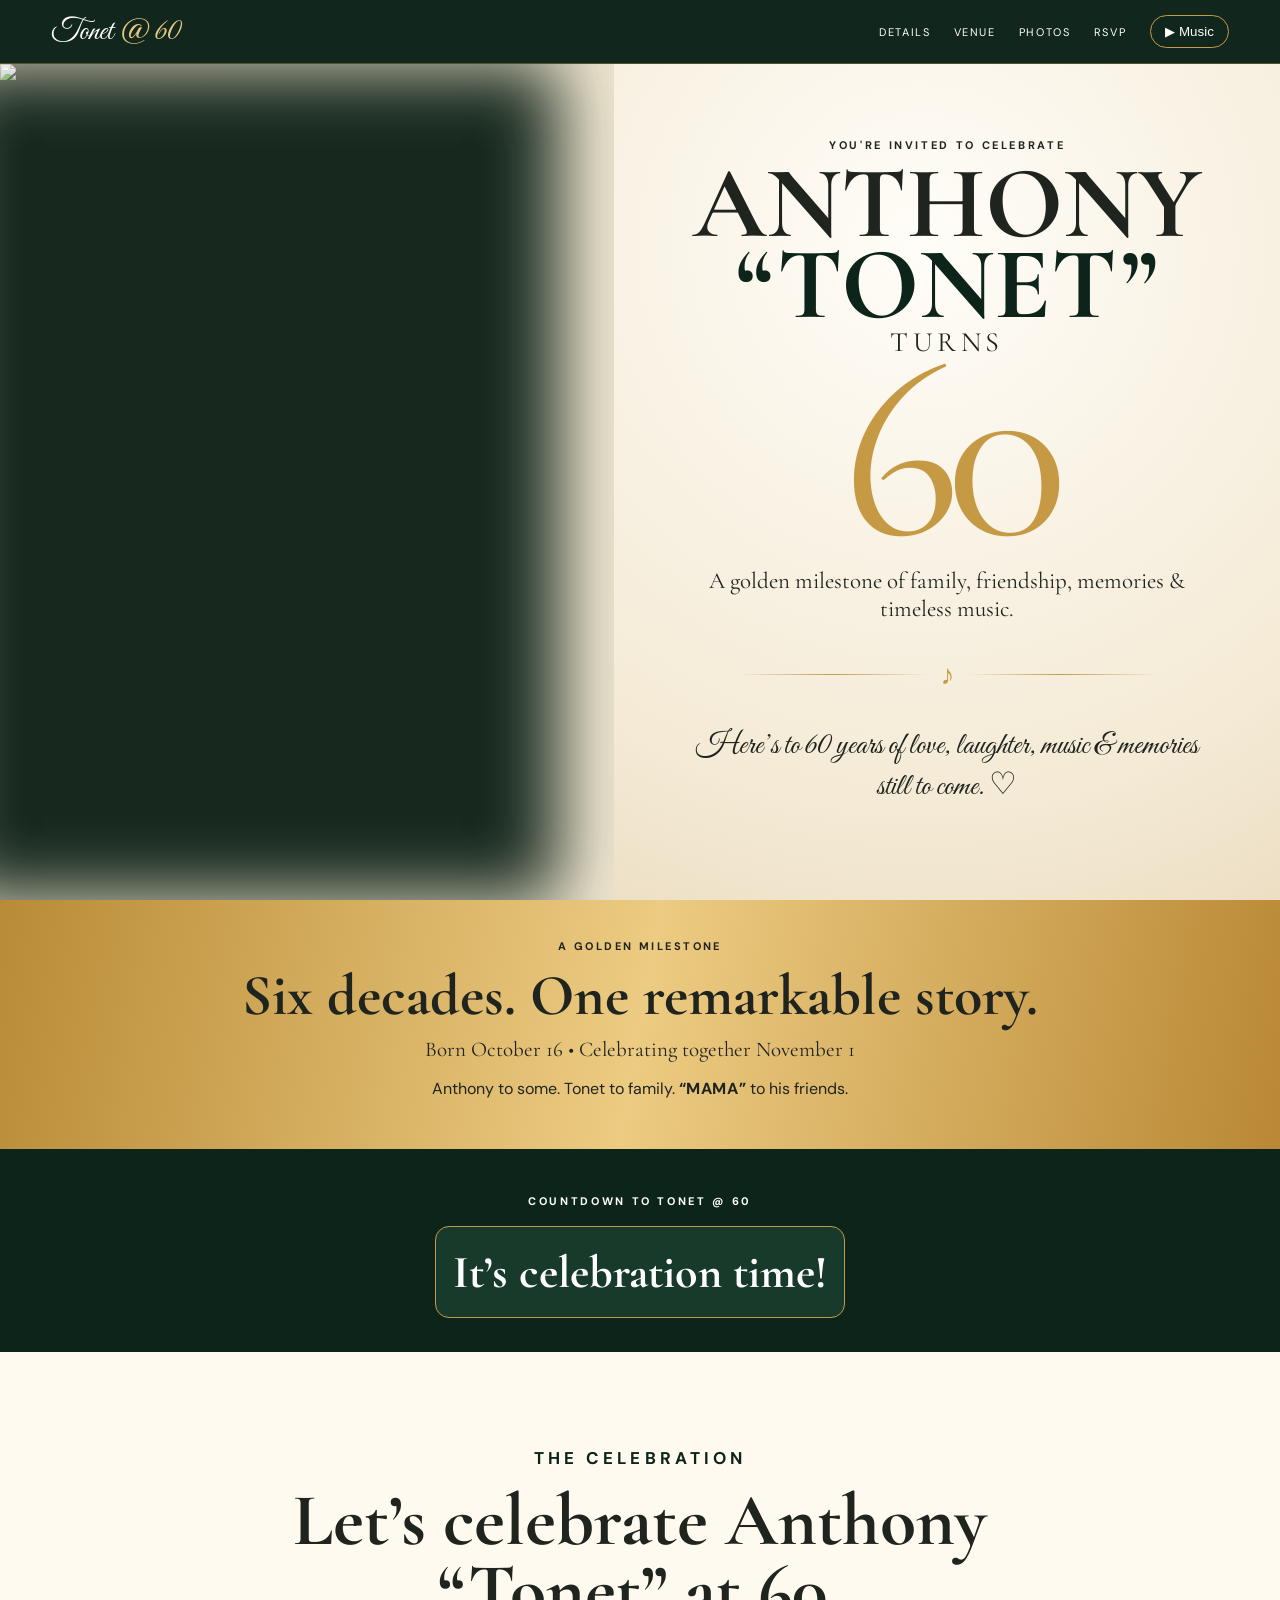
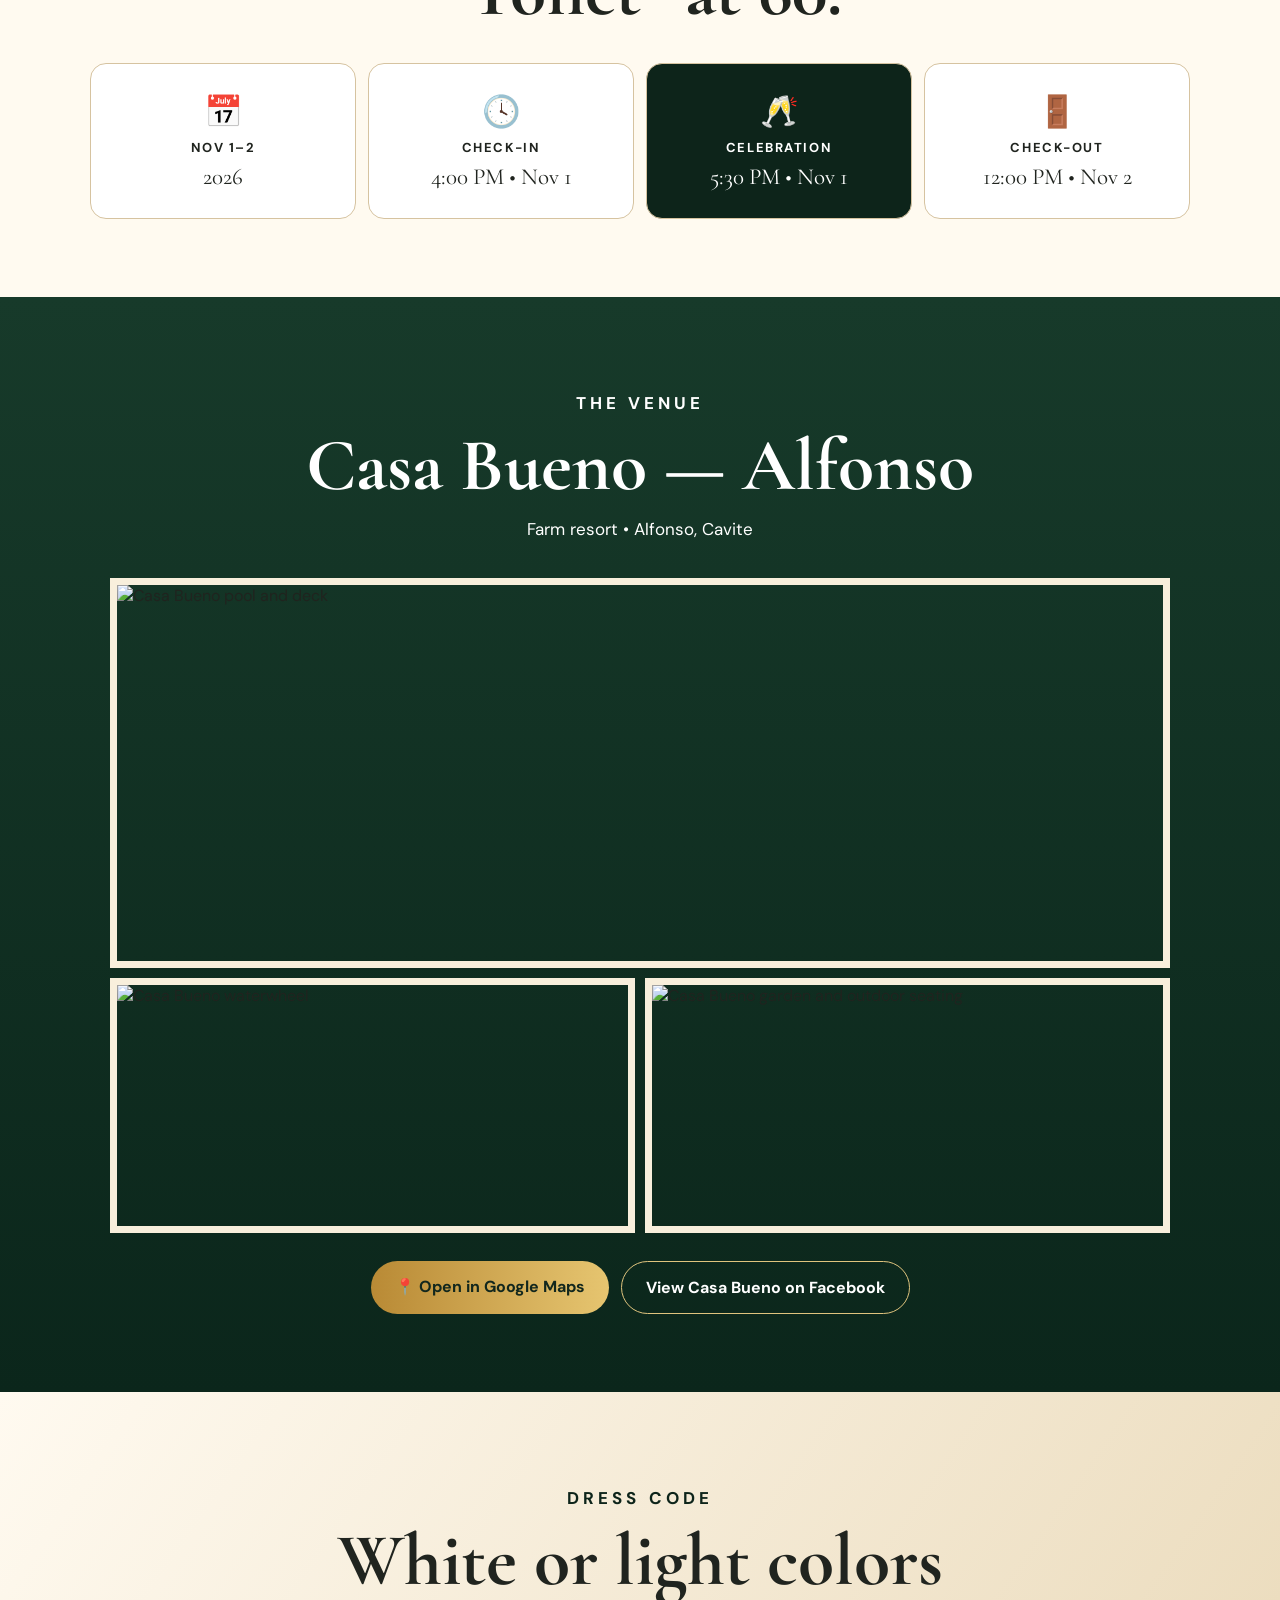
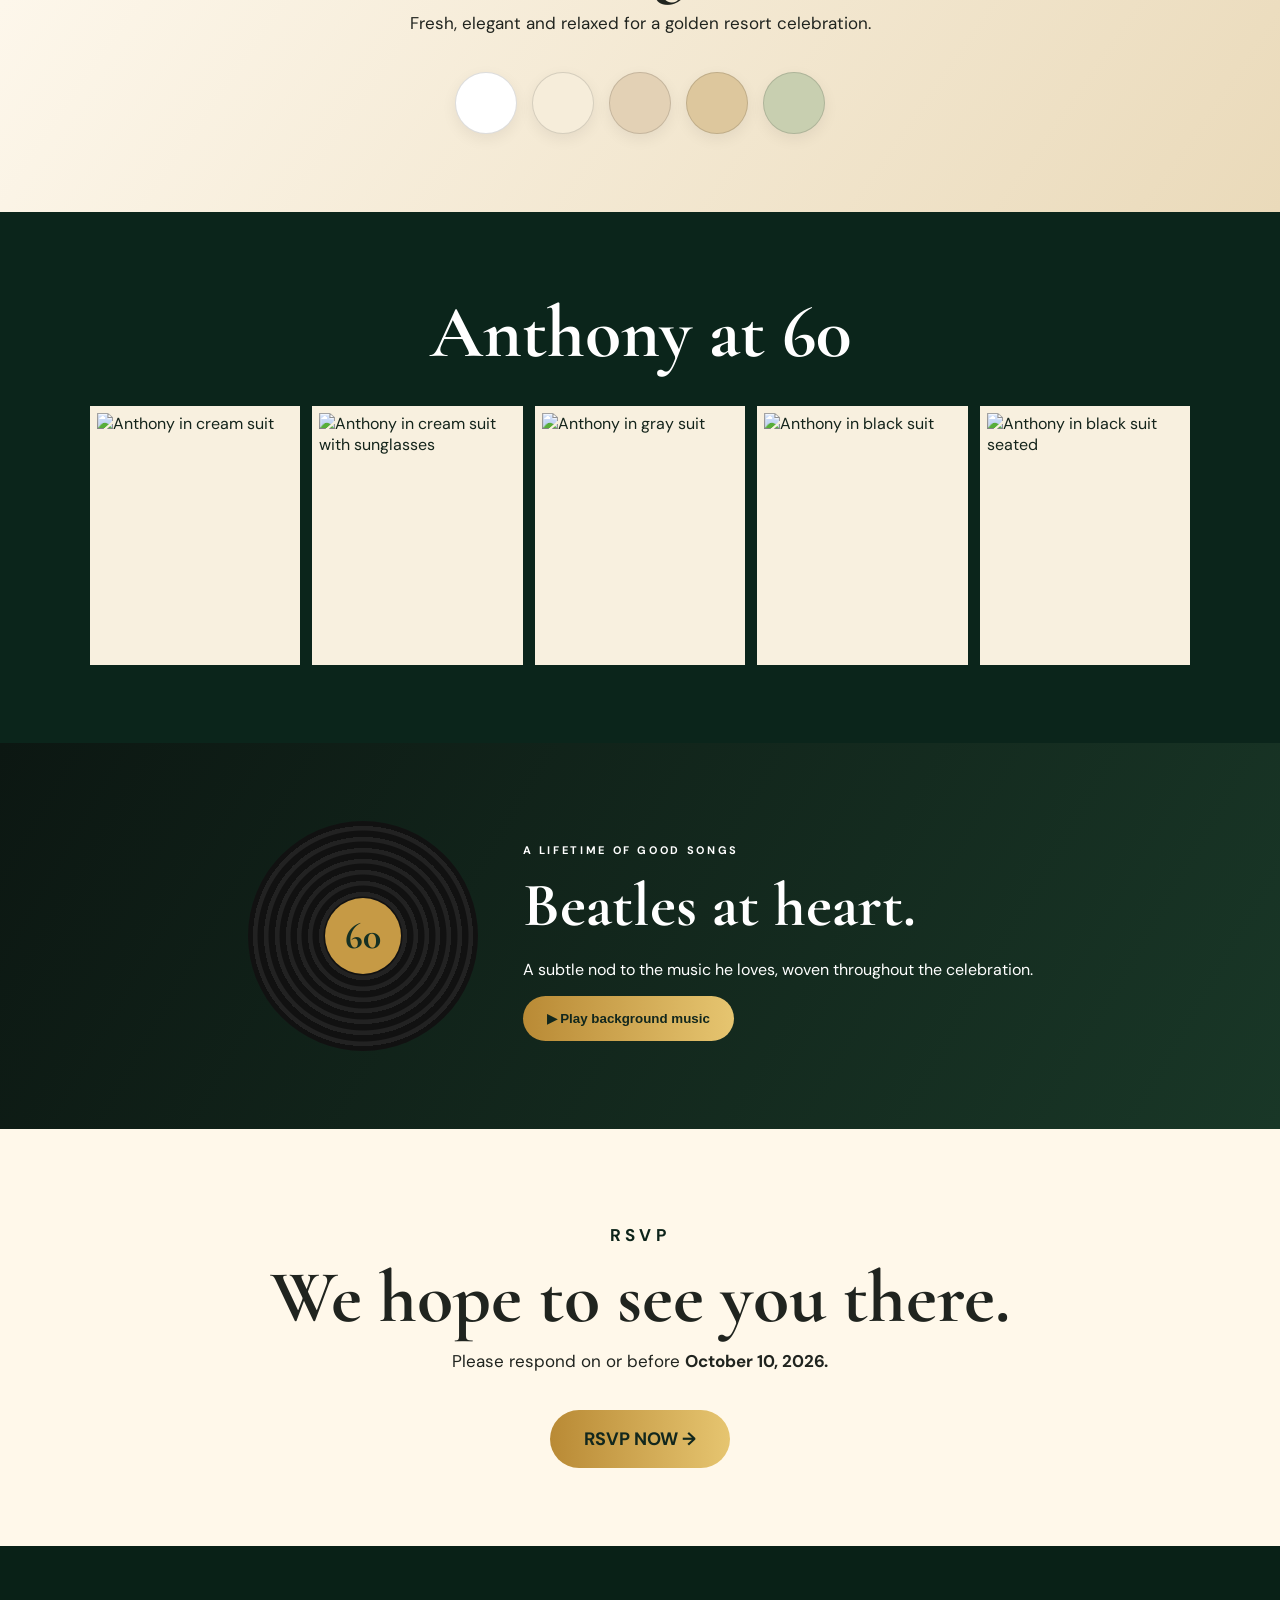
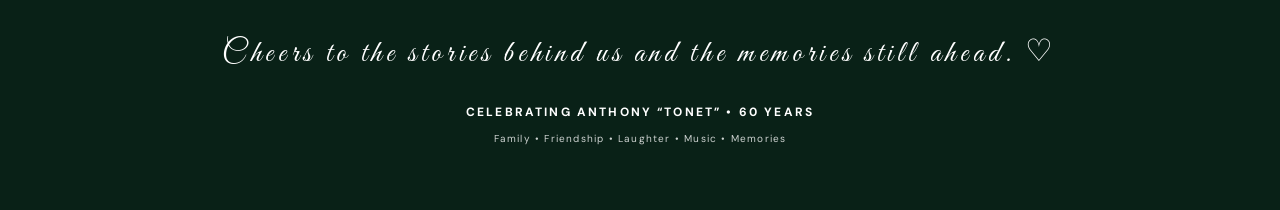
==== index.html @ 2d627fd9 "Add files via upload" ====
<!doctype html>
<html lang="en">
<head>
<meta charset="utf-8">
<meta name="viewport" content="width=device-width,initial-scale=1,viewport-fit=cover">
<meta name="theme-color" content="#0d241a">
<title>Anthony “Tonet” Turns 60</title>
<meta name="description" content="Anthony “Tonet” Turns 60 — November 1–2, 2026 at Casa Bueno - Alfonso, Cavite.">
<link rel="preconnect" href="https://fonts.googleapis.com">
<link rel="preconnect" href="https://fonts.gstatic.com" crossorigin>
<link href="https://fonts.googleapis.com/css2?family=Cormorant+Garamond:wght@500;600;700&family=DM+Sans:wght@400;500;600&family=Great+Vibes&display=swap" rel="stylesheet">
<link rel="stylesheet" href="styles.css">
</head>
<body>
<header class="topbar">
  <a class="brand" href="#home">Tonet <span>@ 60</span></a>
  <nav>
    <a href="#details">Details</a>
    <a href="#venue">Venue</a>
    <a href="#gallery">Photos</a>
    <a href="#rsvp">RSVP</a>
  </nav>
  <button id="musicBtn" class="music-btn" type="button">▶ Music</button>
</header>

<div id="ytWrap"><iframe id="ytPlayer" title="Background music" allow="autoplay"></iframe></div>

<main>
<section class="hero" id="home">
  <div class="hero-photo">
    <img src="assets/formal_cream_standing.jpg" alt="Anthony Tonet in cream suit">
  </div>
  <div class="hero-copy">
    <p class="eyebrow">YOU'RE INVITED TO CELEBRATE</p>
    <h1>Anthony<br><em>“Tonet”</em></h1>
    <div class="turns">turns <span>60</span></div>
    <p class="tag">A golden milestone of family, friendship, memories & timeless music.</p>
    <div class="music-divider"><span></span><b>♪</b><span></span></div>
    <p class="script">Here’s to 60 years of love, laughter, music & memories still to come. ♡</p>
  </div>
</section>

<section class="gold-band">
  <div class="gold-copy">
    <small>A GOLDEN MILESTONE</small>
    <h2>Six decades. One remarkable story.</h2>
    <p class="birthday-note">Born October 16 • Celebrating together November 1</p>
    <p>Anthony to some. Tonet to family. <span class="mama">“MAMA”</span> to his friends.</p>
  </div>
</section>

<section class="countdown-section">
  <p class="eyebrow">COUNTDOWN TO TONET @ 60</p>
  <div class="countdown">
    <div><b id="d">--</b><span>Days</span></div>
    <div><b id="h">--</b><span>Hours</span></div>
    <div><b id="m">--</b><span>Minutes</span></div>
    <div><b id="s">--</b><span>Seconds</span></div>
  </div>
</section>

<section class="section details" id="details">
  <div class="heading">
    <p class="eyebrow dark">THE CELEBRATION</p>
    <h2>Let’s celebrate Anthony “Tonet” at 60.</h2>
  </div>
  <div class="detail-grid">
    <article><div class="icon">📅</div><b>NOV 1–2</b><span>2026</span></article>
    <article><div class="icon">🕓</div><b>CHECK-IN</b><span>4:00 PM • Nov 1</span></article>
    <article class="featured"><div class="icon">🥂</div><b>CELEBRATION</b><span>5:30 PM • Nov 1</span></article>
    <article><div class="icon">🚪</div><b>CHECK-OUT</b><span>12:00 PM • Nov 2</span></article>
  </div>
</section>

<section class="section venue" id="venue">
  <div class="heading light">
    <p class="eyebrow">THE VENUE</p>
    <h2>Casa Bueno — Alfonso</h2>
    <p>Farm resort • Alfonso, Cavite</p>
  </div>
  <div class="venue-grid">
    <img class="big" src="assets/casa_pool.jpeg" alt="Casa Bueno pool and deck">
    <img src="assets/casa_waterwheel.jpeg" alt="Casa Bueno waterwheel">
    <img src="assets/casa_garden.jpeg" alt="Casa Bueno garden and outdoor seating">
  </div>
  <div class="buttons">
    <a class="btn gold" href="https://share.google/gxszEkze3ePYU83uL" target="_blank" rel="noopener">📍 Open in Google Maps</a>
    <a class="btn outline" href="https://www.facebook.com/share/1FubRzqg7F/?mibextid=wwXIfr" target="_blank" rel="noopener">View Casa Bueno on Facebook</a>
  </div>
</section>

<section class="section dress">
  <div class="heading">
    <p class="eyebrow dark">DRESS CODE</p>
    <h2>White or light colors</h2>
    <p>Fresh, elegant and relaxed for a golden resort celebration.</p>
  </div>
  <div class="swatches"><i></i><i></i><i></i><i></i><i></i></div>
</section>

<section class="section gallery" id="gallery">
  <div class="heading light">
    <h2>Anthony at 60</h2>
  </div>
  <div class="photo-grid">
    <figure><img src="assets/formal_cream_standing.jpg" alt="Anthony in cream suit"></figure>
    <figure><img src="assets/formal_cream_shades.jpg" alt="Anthony in cream suit with sunglasses"></figure>
    <figure><img src="assets/formal_gray.jpg" alt="Anthony in gray suit"></figure>
    <figure><img src="assets/formal_black_close.jpg" alt="Anthony in black suit"></figure>
    <figure><img src="assets/formal_black_chin.jpg" alt="Anthony in black suit seated"></figure>
  </div>
</section>

<section class="section music-section">
  <div class="vinyl"><span>60</span></div>
  <div class="music-copy">
    <p class="eyebrow">A LIFETIME OF GOOD SONGS</p>
    <h2>Beatles at heart.</h2>
    <p>A subtle nod to the music he loves, woven throughout the celebration.</p>
    <button id="musicBtn2" class="btn gold" type="button">▶ Play background music</button>
  </div>
</section>

<section class="section rsvp" id="rsvp">
  <div class="heading">
    <p class="eyebrow dark">RSVP</p>
    <h2>We hope to see you there.</h2>
    <p>Please respond on or before <b>October 10, 2026.</b></p>
  </div>
  <a class="btn gold rsvp-link" href="rsvp.html">RSVP NOW →</a>
</section>

<footer>
  <p class="script">Cheers to the stories behind us and the memories still ahead. ♡</p>
  <p class="footer-line">CELEBRATING ANTHONY “TONET” • 60 YEARS</p>
  <p class="footer-small">Family • Friendship • Laughter • Music • Memories</p>
</footer>
</main>
<script src="script.js"></script>
</body>
</html>
---- styles.css ----
:root{--green:#0d241a;--green2:#183c2b;--gold:#c69a45;--gold2:#e6c97e;--cream:#f8f0df;--paper:#fffaf0;--ink:#20241f}
*{box-sizing:border-box}html{scroll-behavior:smooth}body{margin:0;background:var(--cream);color:var(--ink);font-family:"DM Sans",sans-serif}
.topbar{position:sticky;top:0;z-index:50;height:64px;background:rgba(10,31,22,.97);display:flex;align-items:center;padding:0 4vw;gap:24px;border-bottom:1px solid #c69a4566;backdrop-filter:blur(10px)}
.brand{font-family:"Great Vibes",cursive;font-size:31px;color:#fff;text-decoration:none}.brand span{color:var(--gold2)}
.topbar nav{display:flex;gap:23px;margin-left:auto}.topbar nav a{color:#fff;text-decoration:none;text-transform:uppercase;font-size:11px;letter-spacing:.15em}
.music-btn{border:1px solid var(--gold);background:transparent;color:#fff;border-radius:999px;padding:8px 14px;cursor:pointer}
#ytWrap{position:fixed;left:-9999px;top:-9999px;width:1px;height:1px;overflow:hidden}
.hero{min-height:calc(100svh - 64px);display:grid;grid-template-columns:48% 52%;background:radial-gradient(circle at 72% 22%,#fffdf8 0,#f4ead5 50%,#dbc69f 100%);overflow:hidden}
.hero-photo{min-height:calc(100svh - 64px);position:relative;background:#17291f}.hero-photo img{width:100%;height:100%;object-fit:cover;object-position:center 18%;display:block}.hero-photo:after{content:"";position:absolute;inset:0;box-shadow:inset -55px 0 70px #f4ead4}
.hero-copy{display:flex;flex-direction:column;justify-content:center;align-items:center;text-align:center;padding:55px 5vw}.eyebrow{font-size:11px;letter-spacing:.24em;font-weight:700}.eyebrow.dark{color:var(--green)}
h1,h2{font-family:"Cormorant Garamond",serif;margin:0}.hero-copy h1{font-size:clamp(62px,8vw,112px);line-height:.79;text-transform:uppercase}.hero-copy h1 em{font-style:normal;color:var(--green)}
.turns{font-family:"Cormorant Garamond";font-size:28px;letter-spacing:.16em;text-transform:uppercase}.turns span{display:block;font-size:clamp(145px,20vw,260px);line-height:.72;color:var(--gold);letter-spacing:-.06em}
.tag{max-width:560px;font-family:"Cormorant Garamond";font-size:23px}.script{font-family:"Great Vibes",cursive;font-size:31px}
.gold-band{display:flex;align-items:center;justify-content:center;gap:28px;background:linear-gradient(100deg,#b98b36,#eccb82,#b98834);padding:34px 7vw}.gold60{font-family:"Cormorant Garamond";font-size:96px}.gold-band h2{font-size:40px}
.countdown-section{text-align:center;background:var(--green);color:#fff;padding:34px 20px}.countdown{display:flex;gap:12px;justify-content:center;flex-wrap:wrap;margin-top:18px}.countdown div{width:118px;padding:17px;border:1px solid var(--gold);border-radius:14px;background:#173a2a}.countdown b{display:block;font-family:"Cormorant Garamond";font-size:46px}.countdown span{font-size:11px;text-transform:uppercase;letter-spacing:.12em}
.section{padding:78px 7vw}.details{background:var(--paper)}.heading{text-align:center;max-width:780px;margin:0 auto 38px}.heading h2{font-size:clamp(43px,6vw,74px);line-height:.94;margin-top:8px}.heading p{font-size:17px}.light{color:#fff}
.detail-grid{display:grid;grid-template-columns:repeat(4,1fr);gap:12px;max-width:1100px;margin:auto}.detail-grid article{background:#fff;border:1px solid #d6c3a0;border-radius:16px;padding:27px 16px;text-align:center;display:flex;flex-direction:column;gap:7px}.detail-grid .featured{background:var(--green);color:#fff}.icon{font-size:31px}.detail-grid b{font-size:13px;letter-spacing:.12em}.detail-grid span{font-family:"Cormorant Garamond";font-size:23px}.detail-grid small{font-size:11px}
.venue{background:linear-gradient(180deg,#173a2a,#0b261b)}.venue-grid{max-width:1060px;margin:auto;display:grid;grid-template-columns:1fr 1fr;gap:10px}.venue-grid img{width:100%;height:255px;object-fit:cover;border:7px solid #f8efdc}.venue-grid .big{grid-column:1/-1;height:390px}.buttons{display:flex;justify-content:center;gap:12px;flex-wrap:wrap;margin-top:28px}.btn{display:inline-block;text-decoration:none;border:none;border-radius:999px;padding:15px 24px;font-weight:700;cursor:pointer}.gold{background:linear-gradient(90deg,#b98a35,#e6c570);color:#12271d}.outline{border:1px solid #e0c47e;color:#fff;background:transparent}
.dress{background:linear-gradient(125deg,#fffaf0,#eadaba)}.swatches{display:flex;justify-content:center;gap:15px}.swatches i{width:62px;height:62px;border-radius:50%;border:1px solid #0002;box-shadow:0 5px 15px #0001}.swatches i:nth-child(1){background:#fff}.swatches i:nth-child(2){background:#f6edda}.swatches i:nth-child(3){background:#e3d1b5}.swatches i:nth-child(4){background:#ddc79d}.swatches i:nth-child(5){background:#c8cfb0}
.gallery{background:#0b251b;color:#fff}.photo-grid{max-width:1150px;margin:auto;display:grid;grid-template-columns:repeat(5,1fr);gap:12px}.photo-grid figure{margin:0;background:#f8f0df;padding:7px;color:#14241b}.photo-grid img{width:100%;aspect-ratio:4/5;object-fit:cover;object-position:center top;display:block}
.music-section{display:flex;justify-content:center;align-items:center;gap:45px;background:linear-gradient(120deg,#0c1712,#193727);color:#fff}.vinyl{width:230px;aspect-ratio:1;border-radius:50%;background:repeating-radial-gradient(circle,#111 0 6px,#222 7px 11px);display:grid;place-items:center}.vinyl span{width:76px;height:76px;border-radius:50%;background:var(--gold);display:grid;place-items:center;color:#153023;font:700 38px "Cormorant Garamond"}.music-copy{max-width:520px}.music-copy h2{font-size:62px}
.rsvp{text-align:center;background:#fff8ea}.rsvp-link{font-size:18px;padding:17px 34px}
.rsvp-page{min-height:100vh;background:radial-gradient(circle at top,#f8efd9,#e4cfaa);display:grid;place-items:center;padding:30px}.rsvp-card{width:min(100%,650px);background:#fffaf0;border:1px solid #caa35e;border-radius:24px;padding:34px;box-shadow:0 20px 60px #2b241433}.rsvp-card .back{color:var(--green);text-decoration:none}.rsvp-title{font-size:78px;color:var(--green);margin:10px 0}.rsvp-card form{display:grid;gap:15px;margin-top:24px}.rsvp-card label{display:grid;text-align:left;gap:7px;font-size:13px;font-weight:600}.rsvp-card input,.rsvp-card select,.rsvp-card textarea{padding:13px;border:1px solid #cfc1a7;border-radius:10px;background:#fff;font:inherit}.full{width:100%}
footer{text-align:center;background:#092117;color:#fff;padding:55px 20px}.footer60{font:700 100px "Cormorant Garamond";color:var(--gold);line-height:1}footer p{font-size:11px;letter-spacing:.15em}.thanks{min-height:100vh;display:grid;place-items:center;background:#10271d;color:#fff;text-align:center;padding:25px}
@media(max-width:900px){.photo-grid{grid-template-columns:repeat(2,1fr)}}
@media(max-width:760px){.topbar nav{display:none}.music-btn{margin-left:auto}.hero{grid-template-columns:1fr;min-height:auto}.hero-photo{height:58svh;min-height:470px}.hero-photo img{object-position:center 14%}.hero-photo:after{box-shadow:inset 0 -55px 65px #f4ead4}.hero-copy{padding:42px 22px 55px}.detail-grid{grid-template-columns:1fr 1fr}.venue-grid .big{height:270px}.venue-grid img{height:180px}.music-section{flex-direction:column;text-align:center}.gold-band{padding:25px}.gold60{font-size:74px}.gold-band h2{font-size:30px}}
@media(max-width:430px){.detail-grid{grid-template-columns:1fr}.venue-grid{grid-template-columns:1fr}.venue-grid .big{grid-column:auto}.photo-grid{grid-template-columns:1fr}.countdown div{width:78px}.countdown b{font-size:34px}.swatches i{width:47px;height:47px}}

.hidden-field{position:absolute!important;overflow:hidden!important;clip:rect(0 0 0 0)!important;height:1px!important;width:1px!important;margin:-1px!important;padding:0!important;border:0!important}

.music-divider{display:flex;align-items:center;justify-content:center;gap:12px;width:min(86%,420px);margin:12px 0 4px}
.music-divider span{height:1px;flex:1;background:linear-gradient(90deg,transparent,var(--gold),transparent)}
.music-divider b{font-family:"Cormorant Garamond",serif;font-size:28px;color:var(--gold);font-weight:600}
.gold-copy{text-align:center;max-width:820px;margin:auto}
.gold-copy h2{font-size:clamp(36px,5vw,58px);margin:5px 0 6px}
.gold-copy small{font-size:11px;letter-spacing:.22em;font-weight:700}
.birthday-note{font-family:"Cormorant Garamond",serif;font-size:21px;margin:6px 0 10px}
.mama{color:inherit;font-weight:700;letter-spacing:.04em}
.footer-line{font-size:12px!important;letter-spacing:.18em!important;font-weight:700;margin-top:18px}
.footer-small{font-size:10px!important;letter-spacing:.12em!important;opacity:.8}
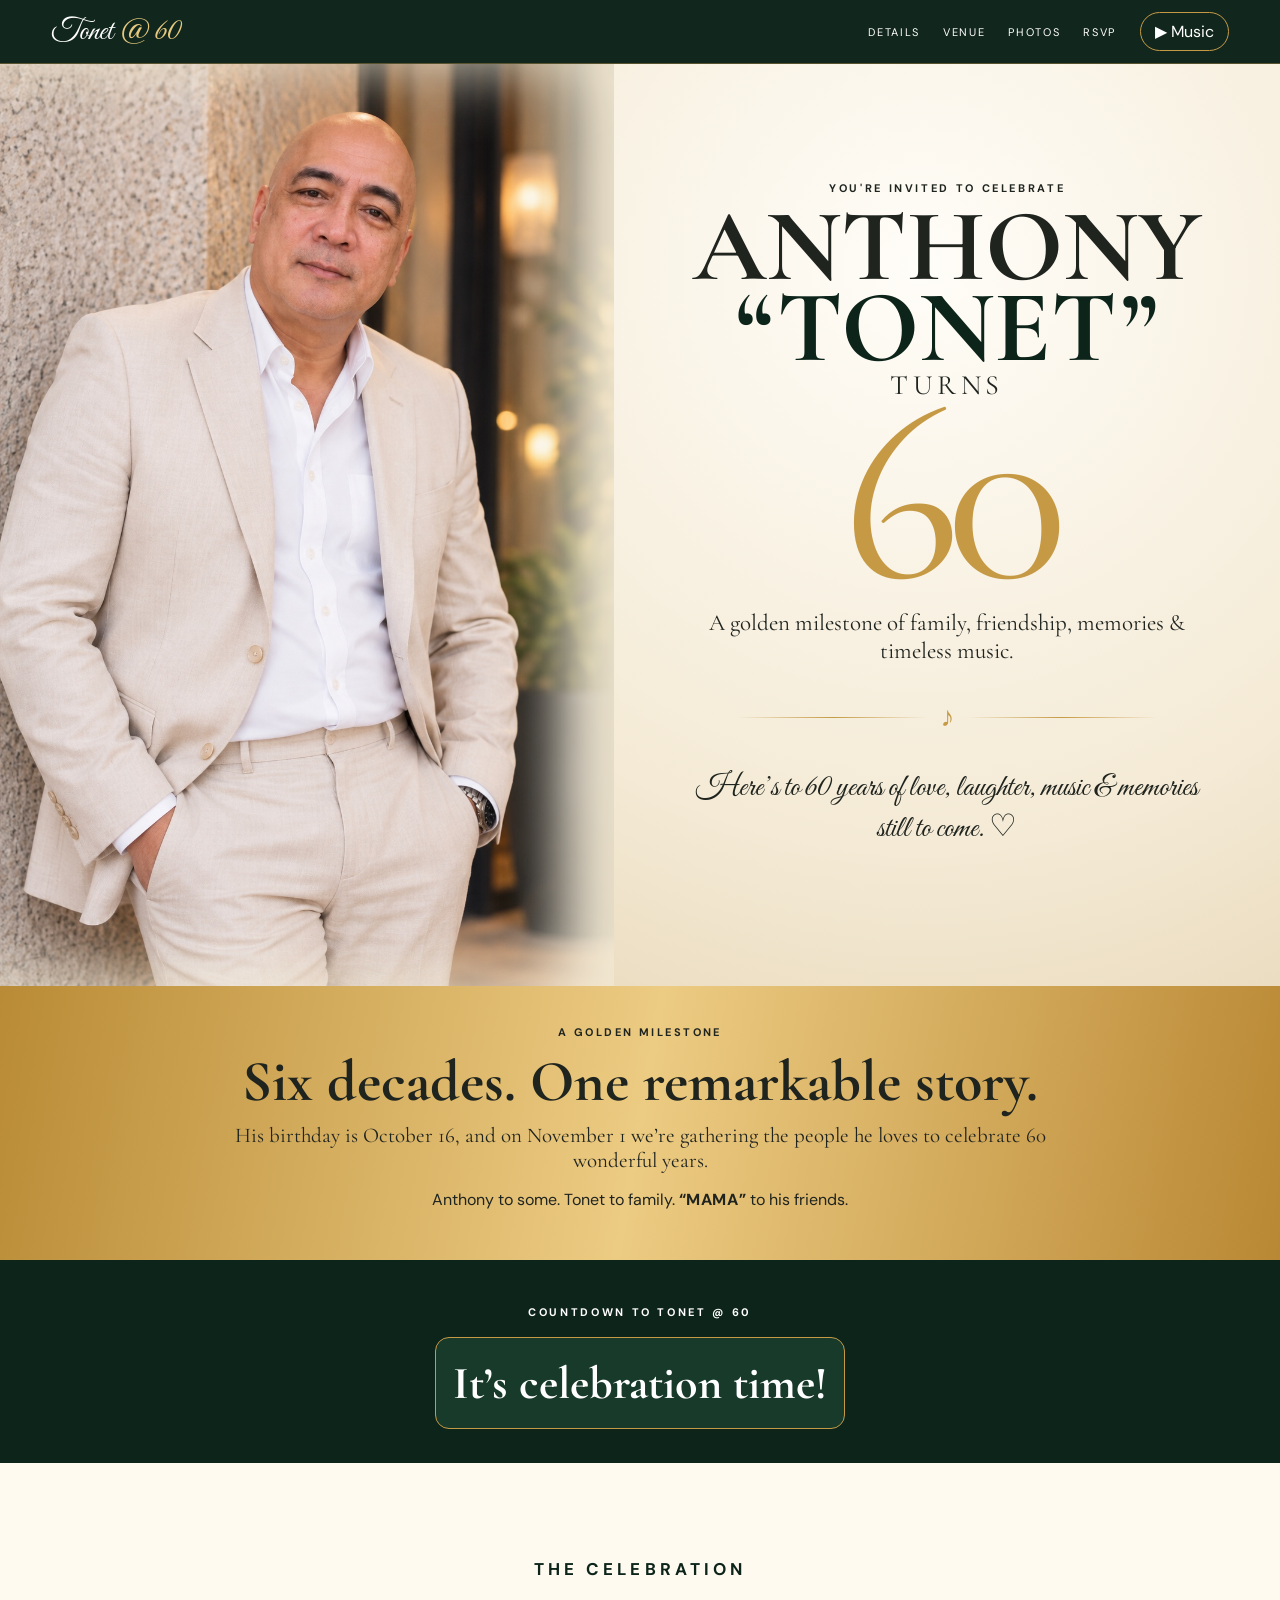
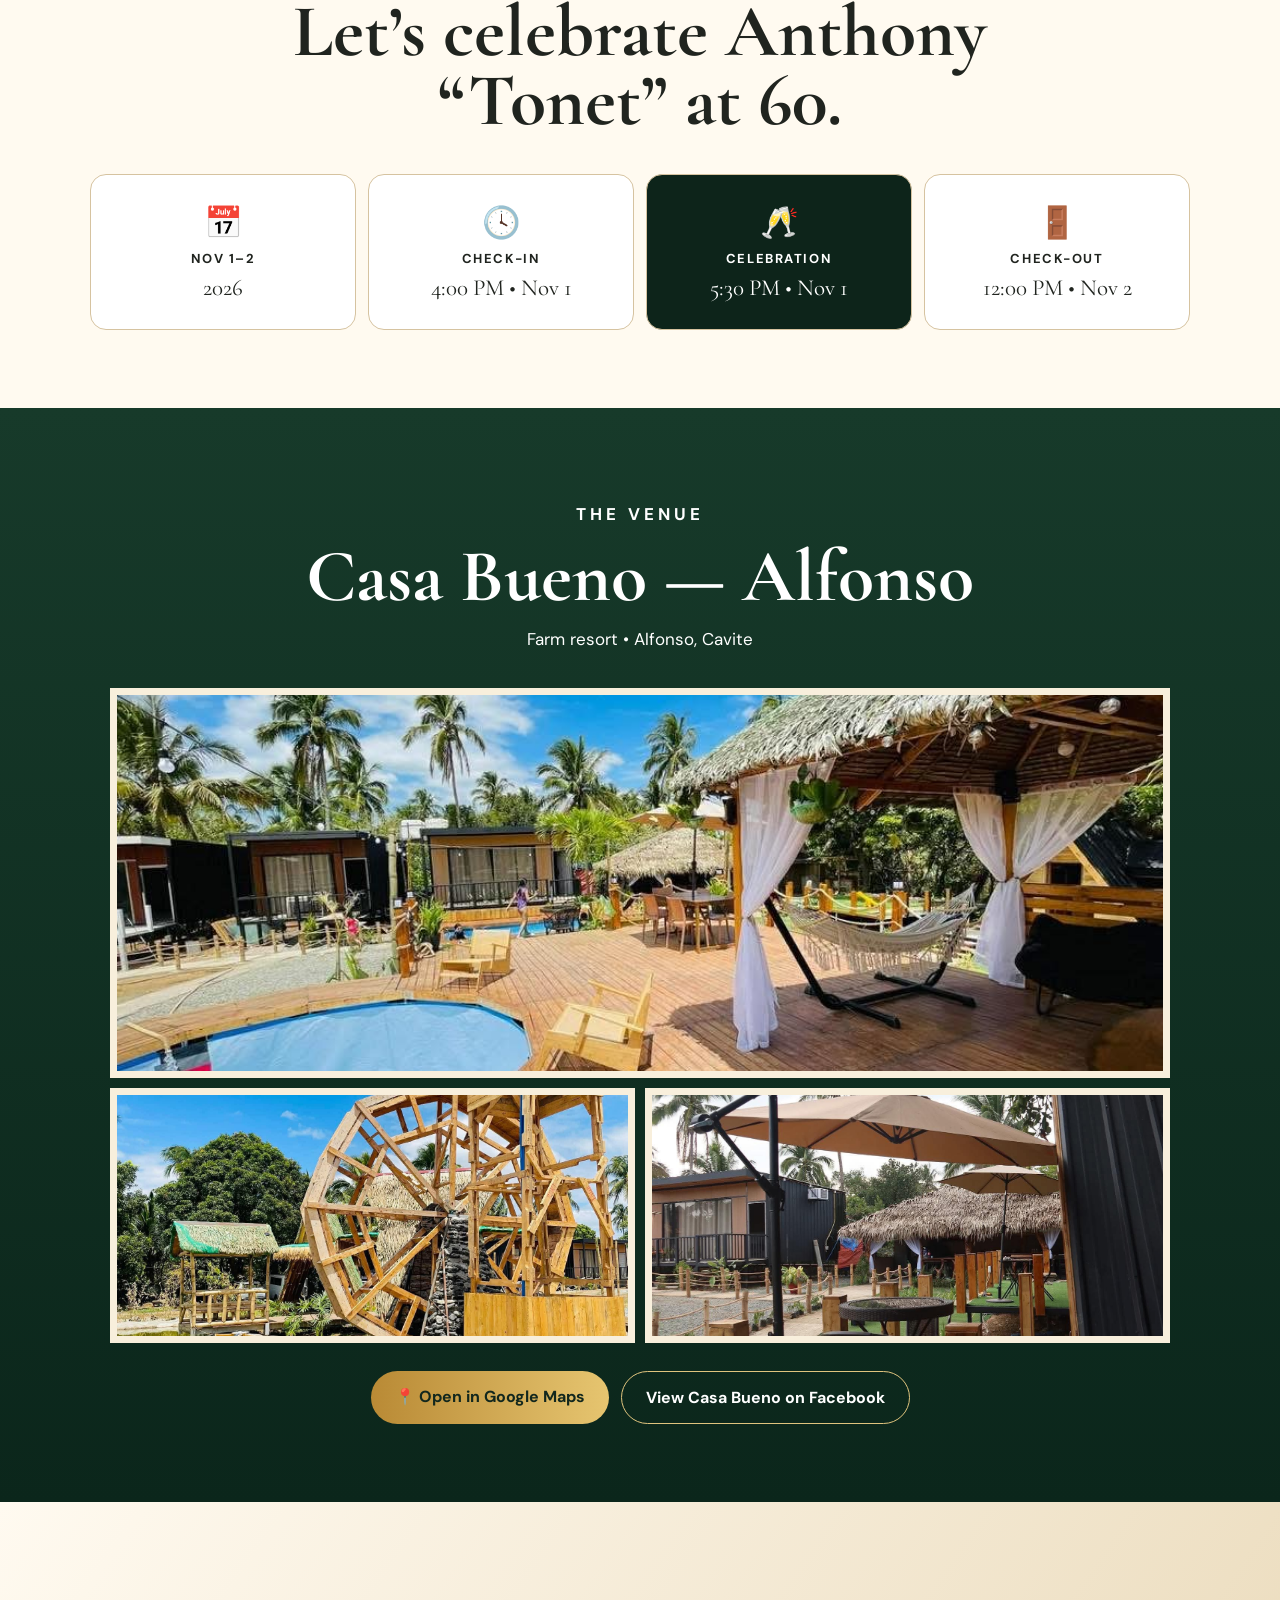
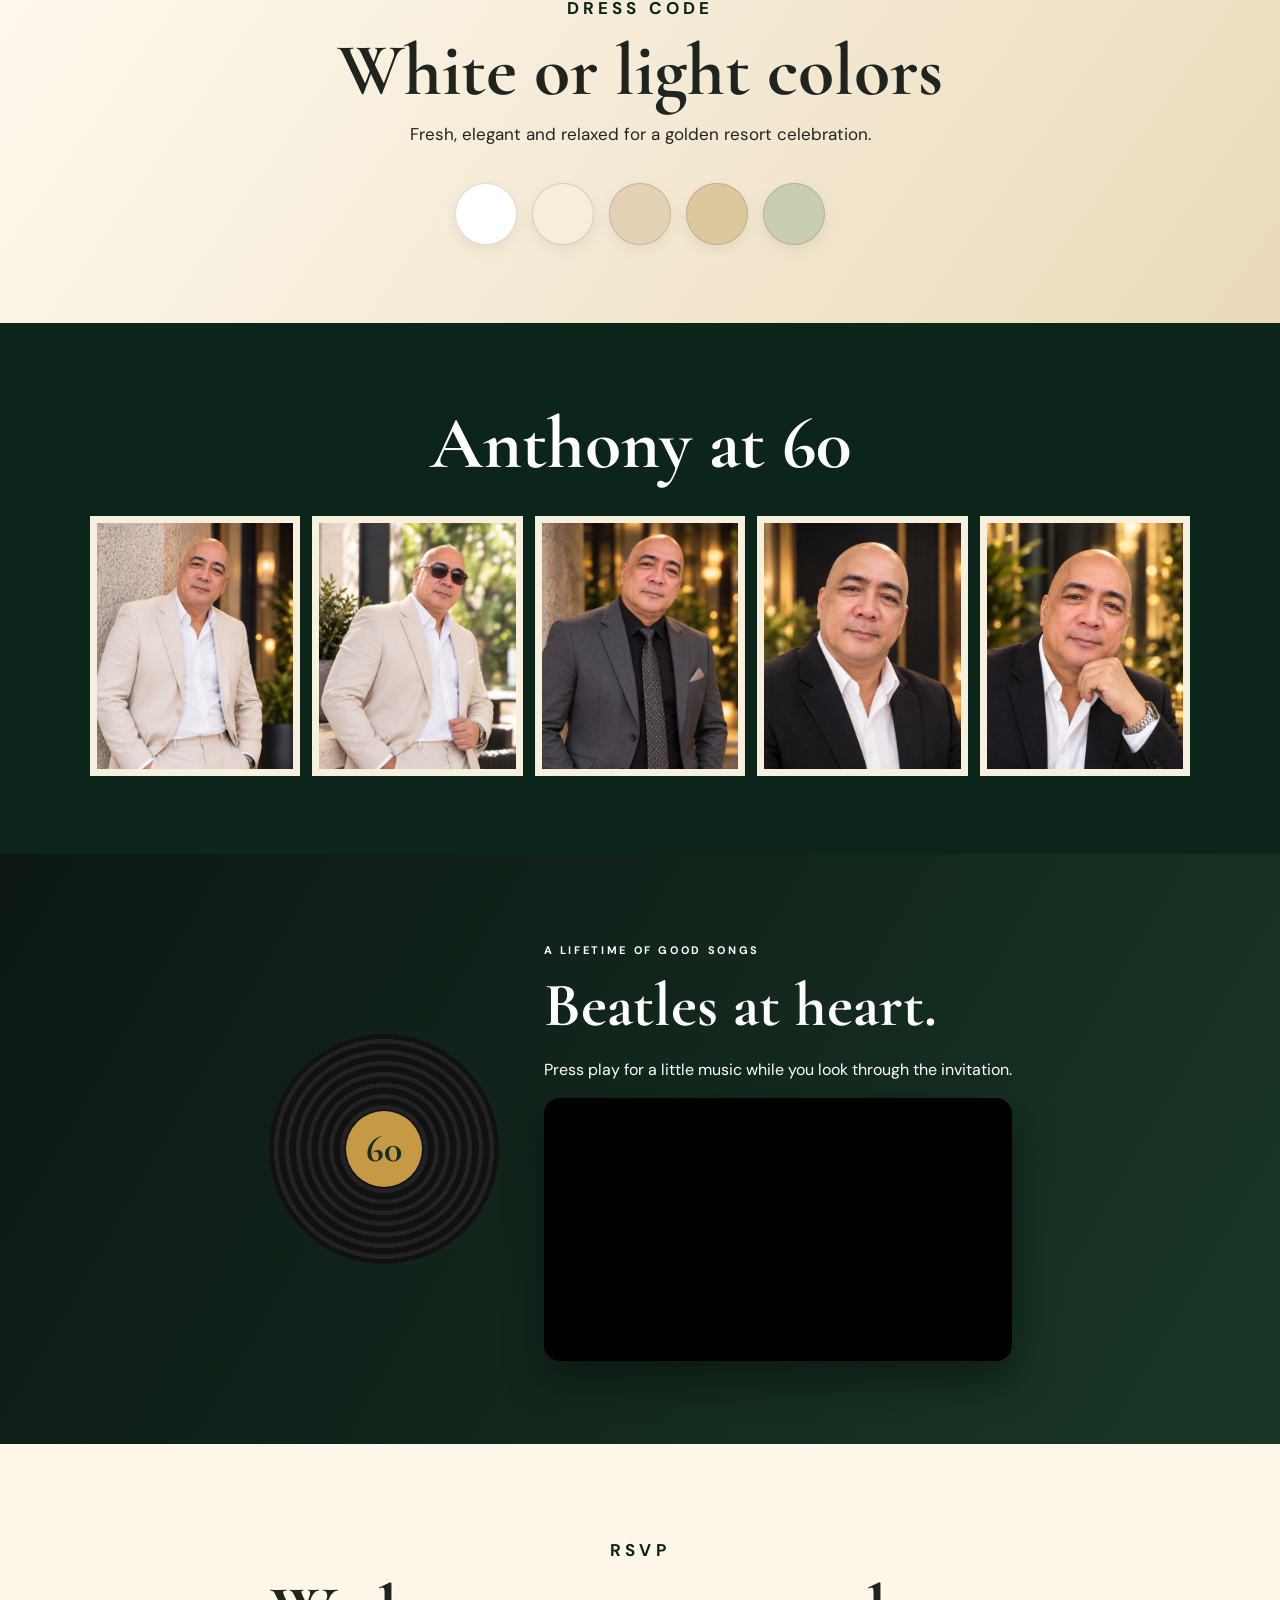
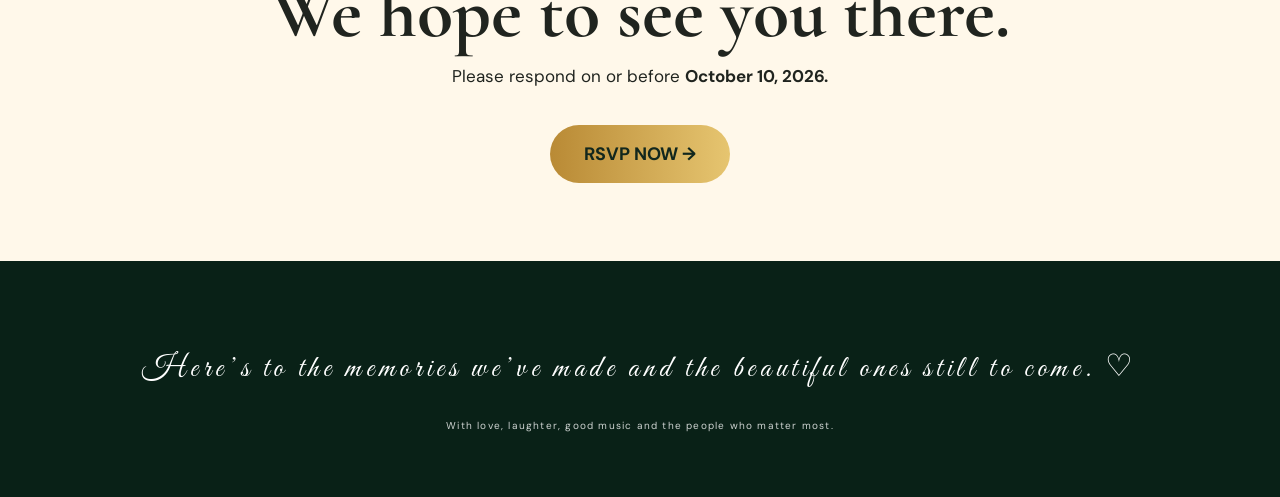
==== commit 8f2a972e: "Add files via upload" ====
--- a/index.html
+++ b/index.html
@@ -20,10 +20,10 @@
     <a href="#gallery">Photos</a>
     <a href="#rsvp">RSVP</a>
   </nav>
-  <button id="musicBtn" class="music-btn" type="button">▶ Music</button>
+  <a class="music-btn" href="#music">▶ Music</a>
 </header>
 
-<div id="ytWrap"><iframe id="ytPlayer" title="Background music" allow="autoplay"></iframe></div>
+
 
 <main>
 <section class="hero" id="home">
@@ -44,7 +44,7 @@
   <div class="gold-copy">
     <small>A GOLDEN MILESTONE</small>
     <h2>Six decades. One remarkable story.</h2>
-    <p class="birthday-note">Born October 16 • Celebrating together November 1</p>
+    <p class="birthday-note">His birthday is October 16, and on November 1 we’re gathering the people he loves to celebrate 60 wonderful years.</p>
     <p>Anthony to some. Tonet to family. <span class="mama">“MAMA”</span> to his friends.</p>
   </div>
 </section>
@@ -111,13 +111,20 @@
   </div>
 </section>
 
-<section class="section music-section">
+<section class="section music-section" id="music">
   <div class="vinyl"><span>60</span></div>
   <div class="music-copy">
     <p class="eyebrow">A LIFETIME OF GOOD SONGS</p>
     <h2>Beatles at heart.</h2>
-    <p>A subtle nod to the music he loves, woven throughout the celebration.</p>
-    <button id="musicBtn2" class="btn gold" type="button">▶ Play background music</button>
+    <p>Press play for a little music while you look through the invitation.</p>
+    <div class="video-wrap">
+      <iframe
+        src="https://www.youtube.com/embed/KQetemT1sWc?rel=0"
+        title="The Beatles — Here Comes The Sun"
+        allow="accelerometer; autoplay; clipboard-write; encrypted-media; gyroscope; picture-in-picture; web-share"
+        allowfullscreen>
+      </iframe>
+    </div>
   </div>
 </section>
 
@@ -131,9 +138,8 @@
 </section>
 
 <footer>
-  <p class="script">Cheers to the stories behind us and the memories still ahead. ♡</p>
-  <p class="footer-line">CELEBRATING ANTHONY “TONET” • 60 YEARS</p>
-  <p class="footer-small">Family • Friendship • Laughter • Music • Memories</p>
+  <p class="script">Here’s to the memories we’ve made and the beautiful ones still to come. ♡</p>
+  <p class="footer-small">With love, laughter, good music and the people who matter most.</p>
 </footer>
 </main>
 <script src="script.js"></script>
--- a/styles.css
+++ b/styles.css
@@ -5,7 +5,7 @@
 .brand{font-family:"Great Vibes",cursive;font-size:31px;color:#fff;text-decoration:none}.brand span{color:var(--gold2)}
 .topbar nav{display:flex;gap:23px;margin-left:auto}.topbar nav a{color:#fff;text-decoration:none;text-transform:uppercase;font-size:11px;letter-spacing:.15em}
 .music-btn{border:1px solid var(--gold);background:transparent;color:#fff;border-radius:999px;padding:8px 14px;cursor:pointer}
-#ytWrap{position:fixed;left:-9999px;top:-9999px;width:1px;height:1px;overflow:hidden}
+
 .hero{min-height:calc(100svh - 64px);display:grid;grid-template-columns:48% 52%;background:radial-gradient(circle at 72% 22%,#fffdf8 0,#f4ead5 50%,#dbc69f 100%);overflow:hidden}
 .hero-photo{min-height:calc(100svh - 64px);position:relative;background:#17291f}.hero-photo img{width:100%;height:100%;object-fit:cover;object-position:center 18%;display:block}.hero-photo:after{content:"";position:absolute;inset:0;box-shadow:inset -55px 0 70px #f4ead4}
 .hero-copy{display:flex;flex-direction:column;justify-content:center;align-items:center;text-align:center;padding:55px 5vw}.eyebrow{font-size:11px;letter-spacing:.24em;font-weight:700}.eyebrow.dark{color:var(--green)}
@@ -39,3 +39,8 @@
 .mama{color:inherit;font-weight:700;letter-spacing:.04em}
 .footer-line{font-size:12px!important;letter-spacing:.18em!important;font-weight:700;margin-top:18px}
 .footer-small{font-size:10px!important;letter-spacing:.12em!important;opacity:.8}
+
+.music-btn{text-decoration:none;display:inline-block}
+.video-wrap{margin-top:18px;max-width:560px}
+.video-wrap iframe{width:100%;aspect-ratio:16/9;border:0;border-radius:16px;box-shadow:0 18px 40px #0006;background:#000}
+@media(max-width:760px){.video-wrap{width:100%}}
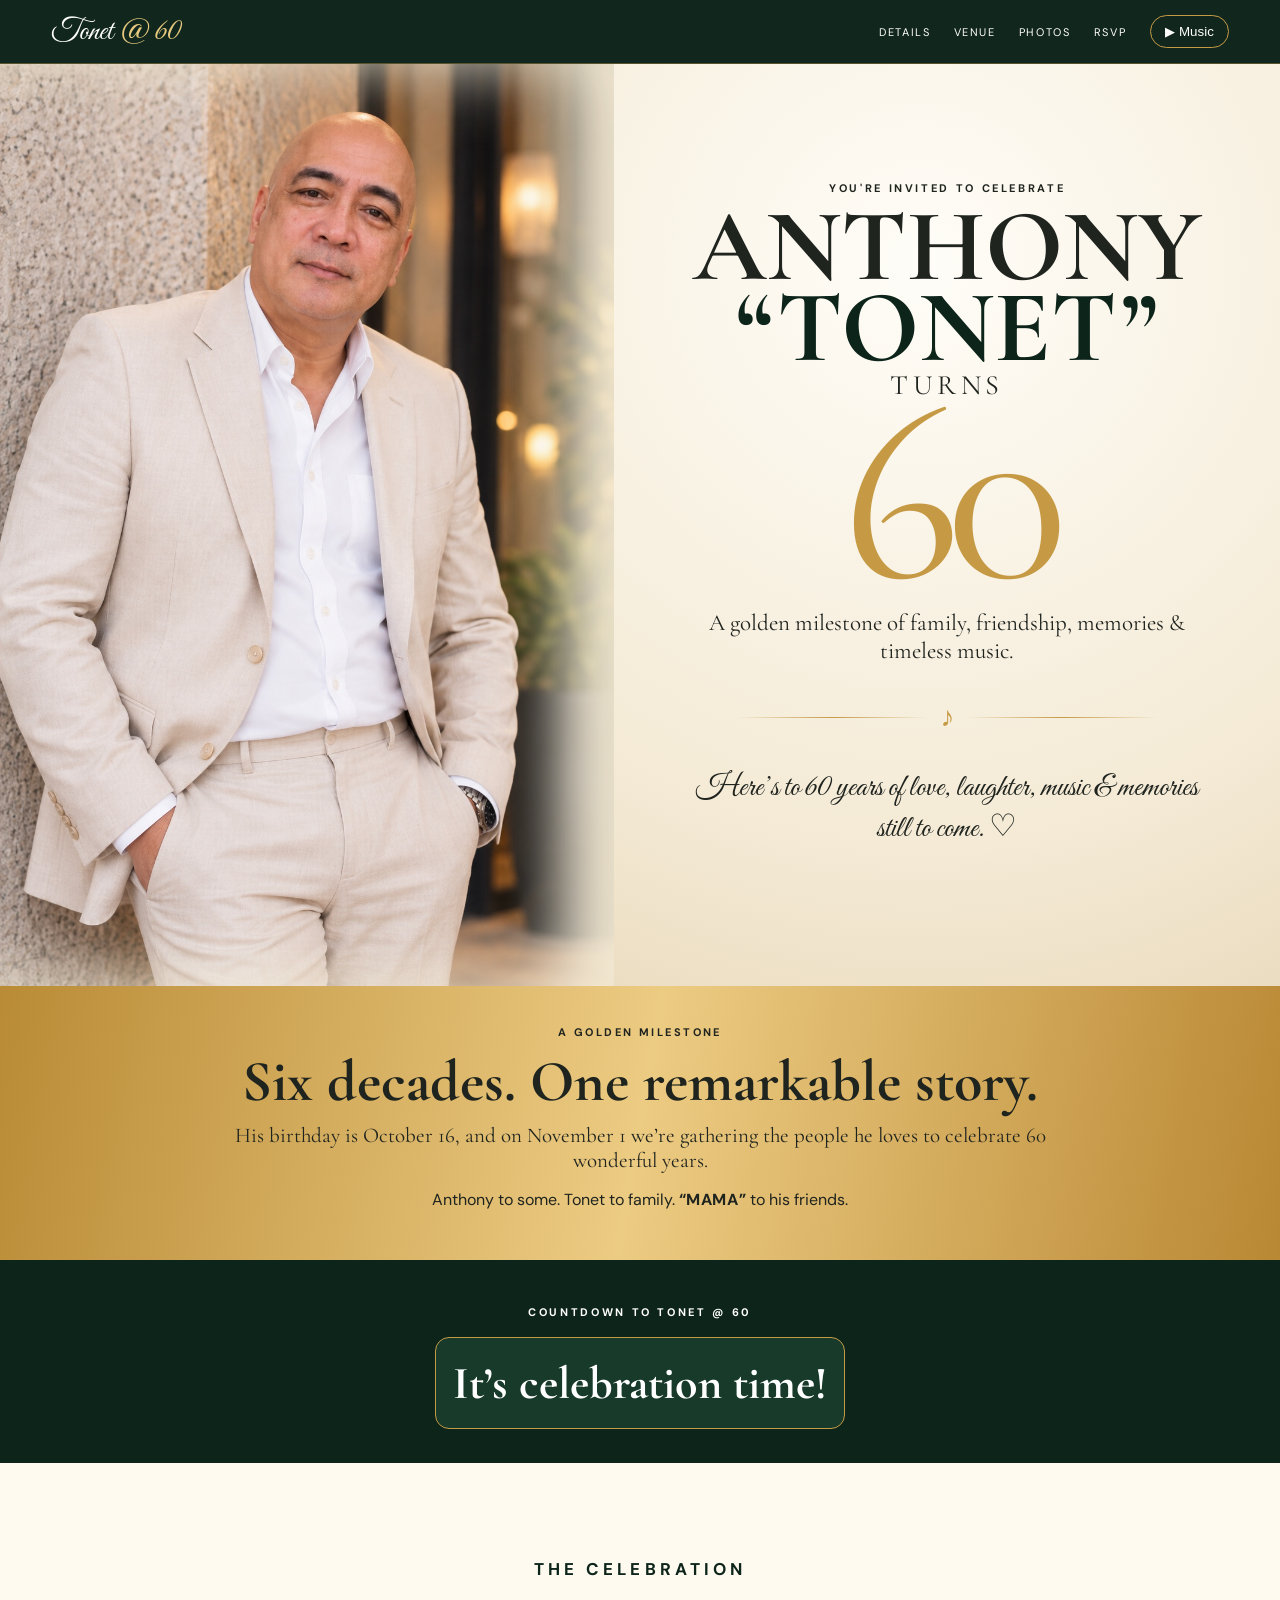
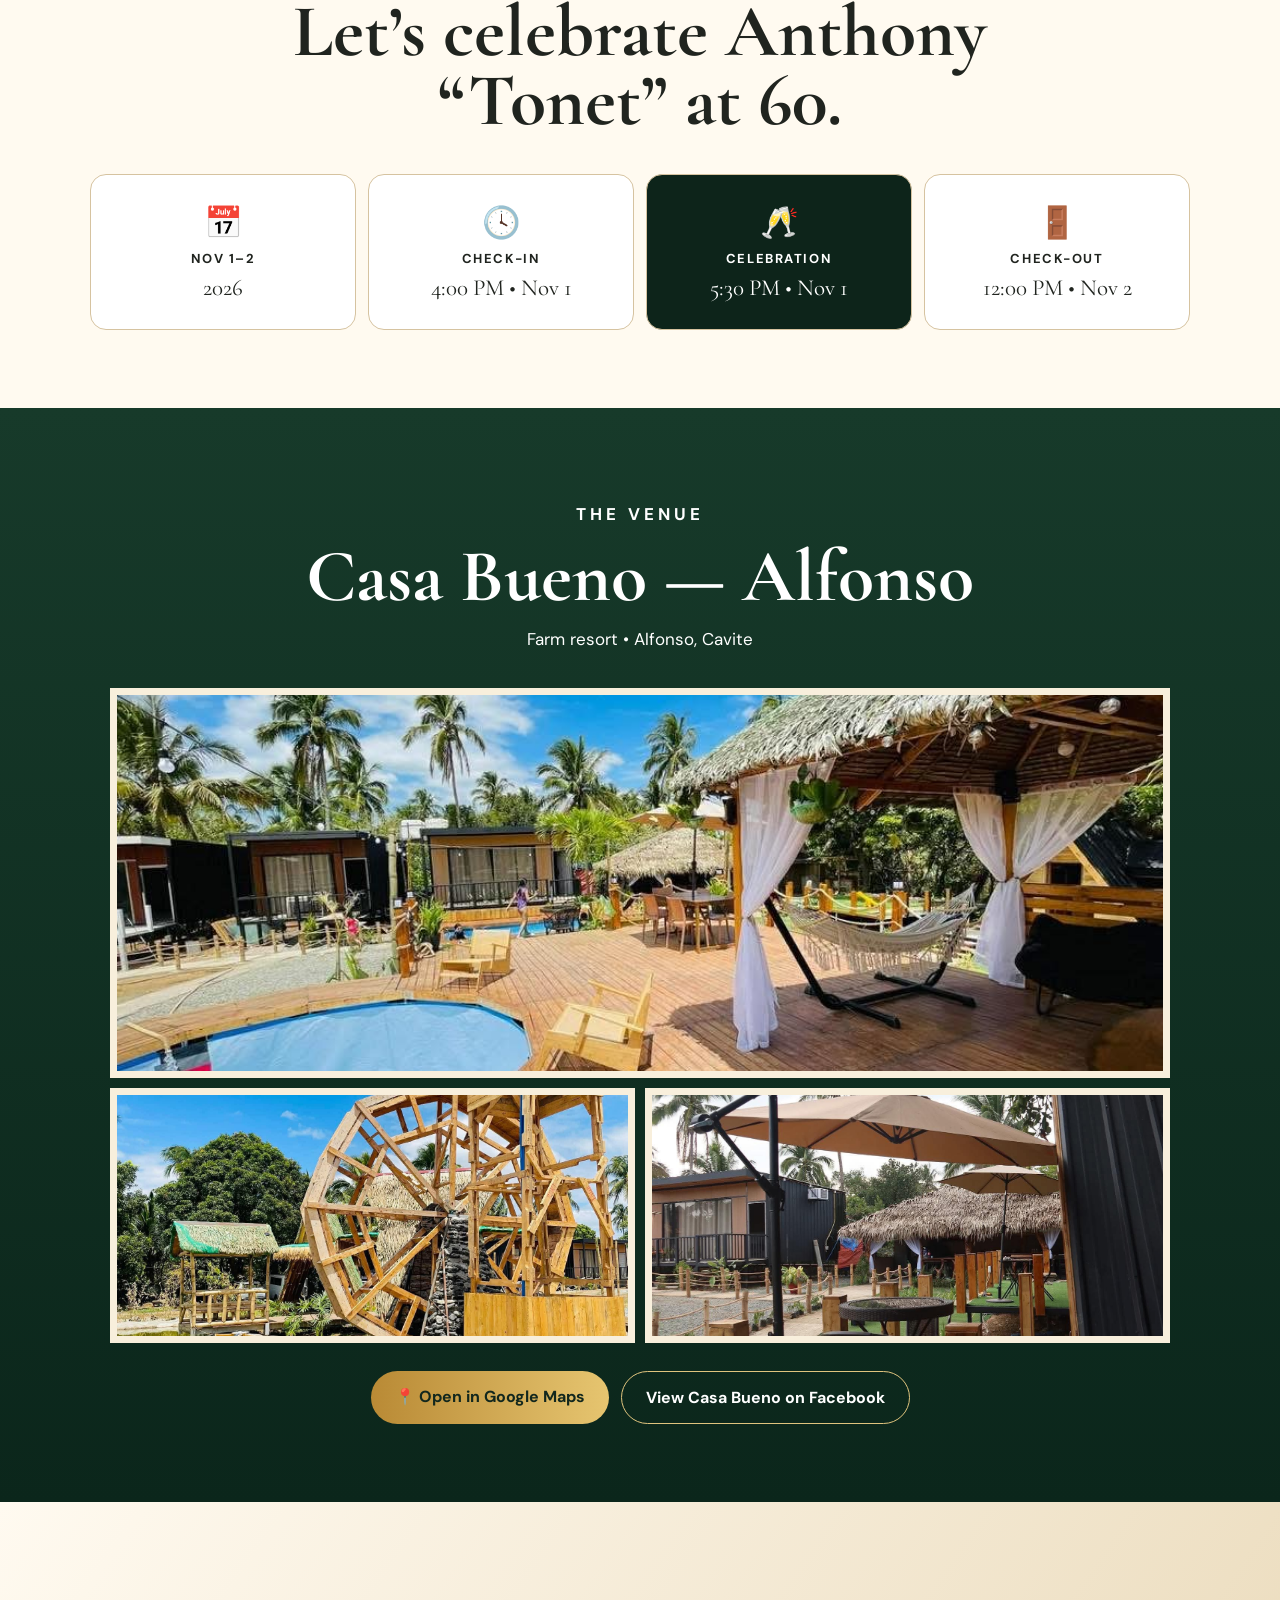
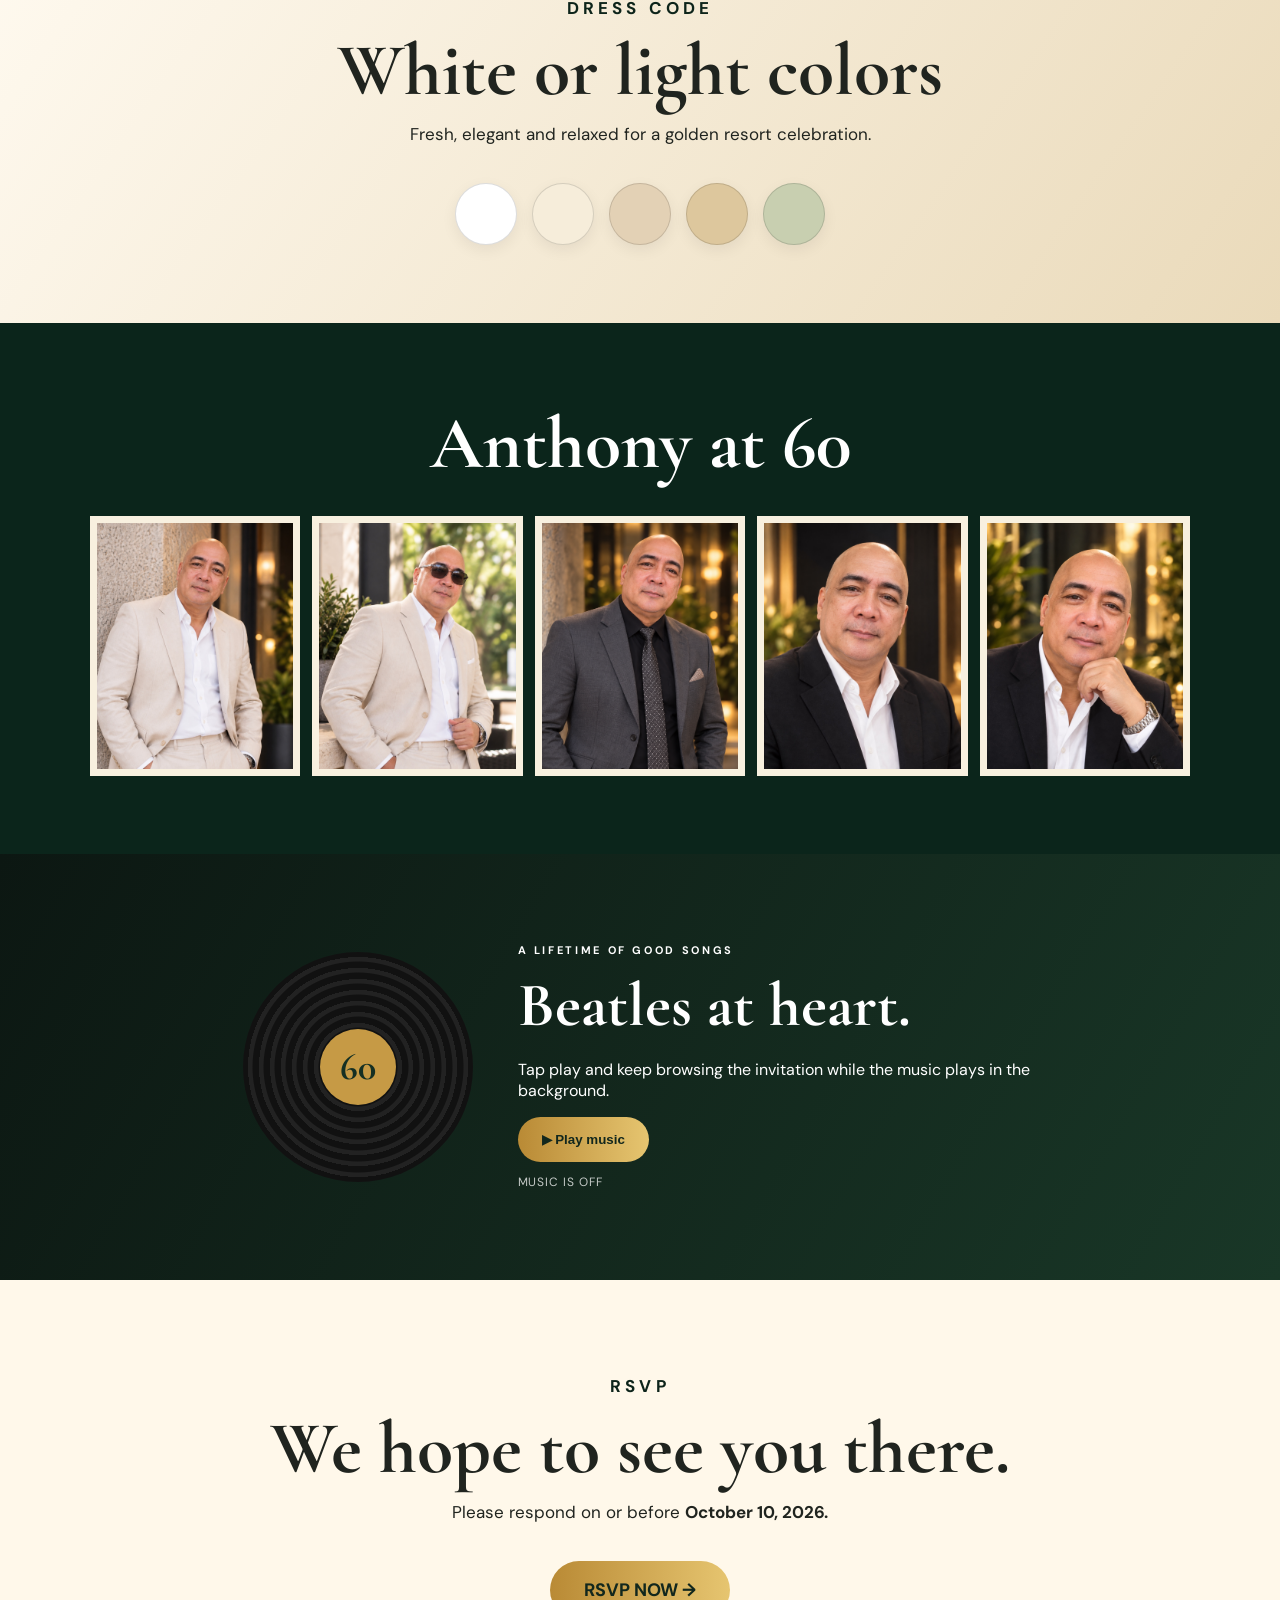
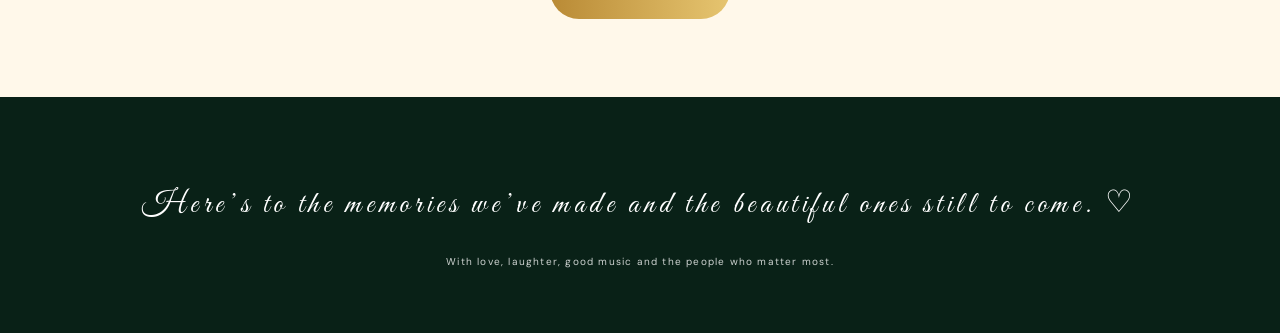
==== commit 2ab4857e: "Add files via upload" ====
--- a/index.html
+++ b/index.html
@@ -20,11 +20,12 @@
     <a href="#gallery">Photos</a>
     <a href="#rsvp">RSVP</a>
   </nav>
-  <a class="music-btn" href="#music">▶ Music</a>
+  <button id="musicBtn" class="music-btn" type="button">▶ Music</button>
 </header>
 
 
 
+<div id="ytWrap" aria-hidden="true"><iframe id="ytPlayer" title="Background music" allow="autoplay; encrypted-media"></iframe></div>
 <main>
 <section class="hero" id="home">
   <div class="hero-photo">
@@ -112,19 +113,13 @@
 </section>
 
 <section class="section music-section" id="music">
-  <div class="vinyl"><span>60</span></div>
+  <div class="vinyl" id="vinyl"><span>60</span></div>
   <div class="music-copy">
     <p class="eyebrow">A LIFETIME OF GOOD SONGS</p>
     <h2>Beatles at heart.</h2>
-    <p>Press play for a little music while you look through the invitation.</p>
-    <div class="video-wrap">
-      <iframe
-        src="https://www.youtube.com/embed/KQetemT1sWc?rel=0"
-        title="The Beatles — Here Comes The Sun"
-        allow="accelerometer; autoplay; clipboard-write; encrypted-media; gyroscope; picture-in-picture; web-share"
-        allowfullscreen>
-      </iframe>
-    </div>
+    <p>Tap play and keep browsing the invitation while the music plays in the background.</p>
+    <button id="musicBtn2" class="btn gold" type="button">▶ Play music</button>
+    <p id="musicStatus" class="music-status">Music is off</p>
   </div>
 </section>
 
--- a/styles.css
+++ b/styles.css
@@ -41,6 +41,10 @@
 .footer-small{font-size:10px!important;letter-spacing:.12em!important;opacity:.8}
 
 .music-btn{text-decoration:none;display:inline-block}
-.video-wrap{margin-top:18px;max-width:560px}
-.video-wrap iframe{width:100%;aspect-ratio:16/9;border:0;border-radius:16px;box-shadow:0 18px 40px #0006;background:#000}
-@media(max-width:760px){.video-wrap{width:100%}}
+
+
+#ytWrap{position:fixed;width:1px;height:1px;left:-9999px;top:-9999px;overflow:hidden}
+
+.music-status{margin-top:12px;font-size:12px;opacity:.75;letter-spacing:.08em;text-transform:uppercase}
+.vinyl.playing{animation:spinVinyl 5s linear infinite}
+@keyframes spinVinyl{to{transform:rotate(360deg)}}
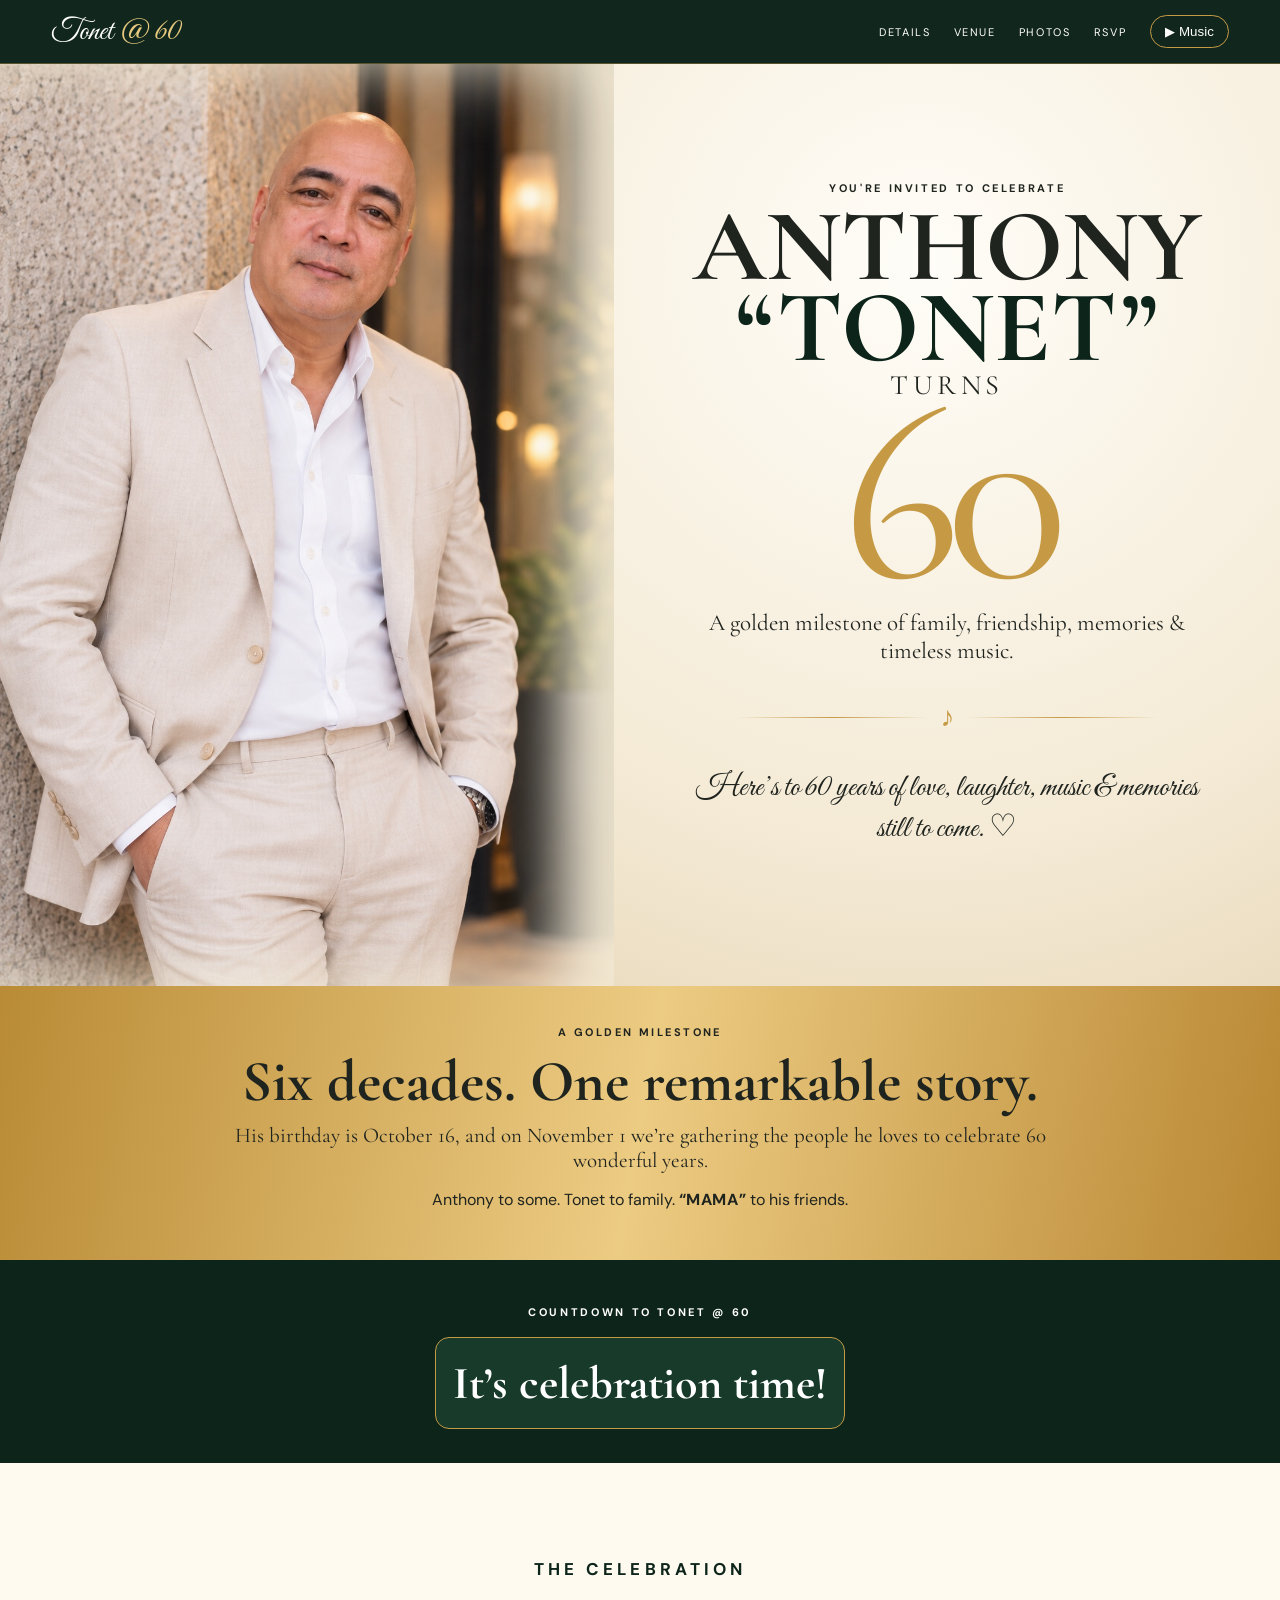
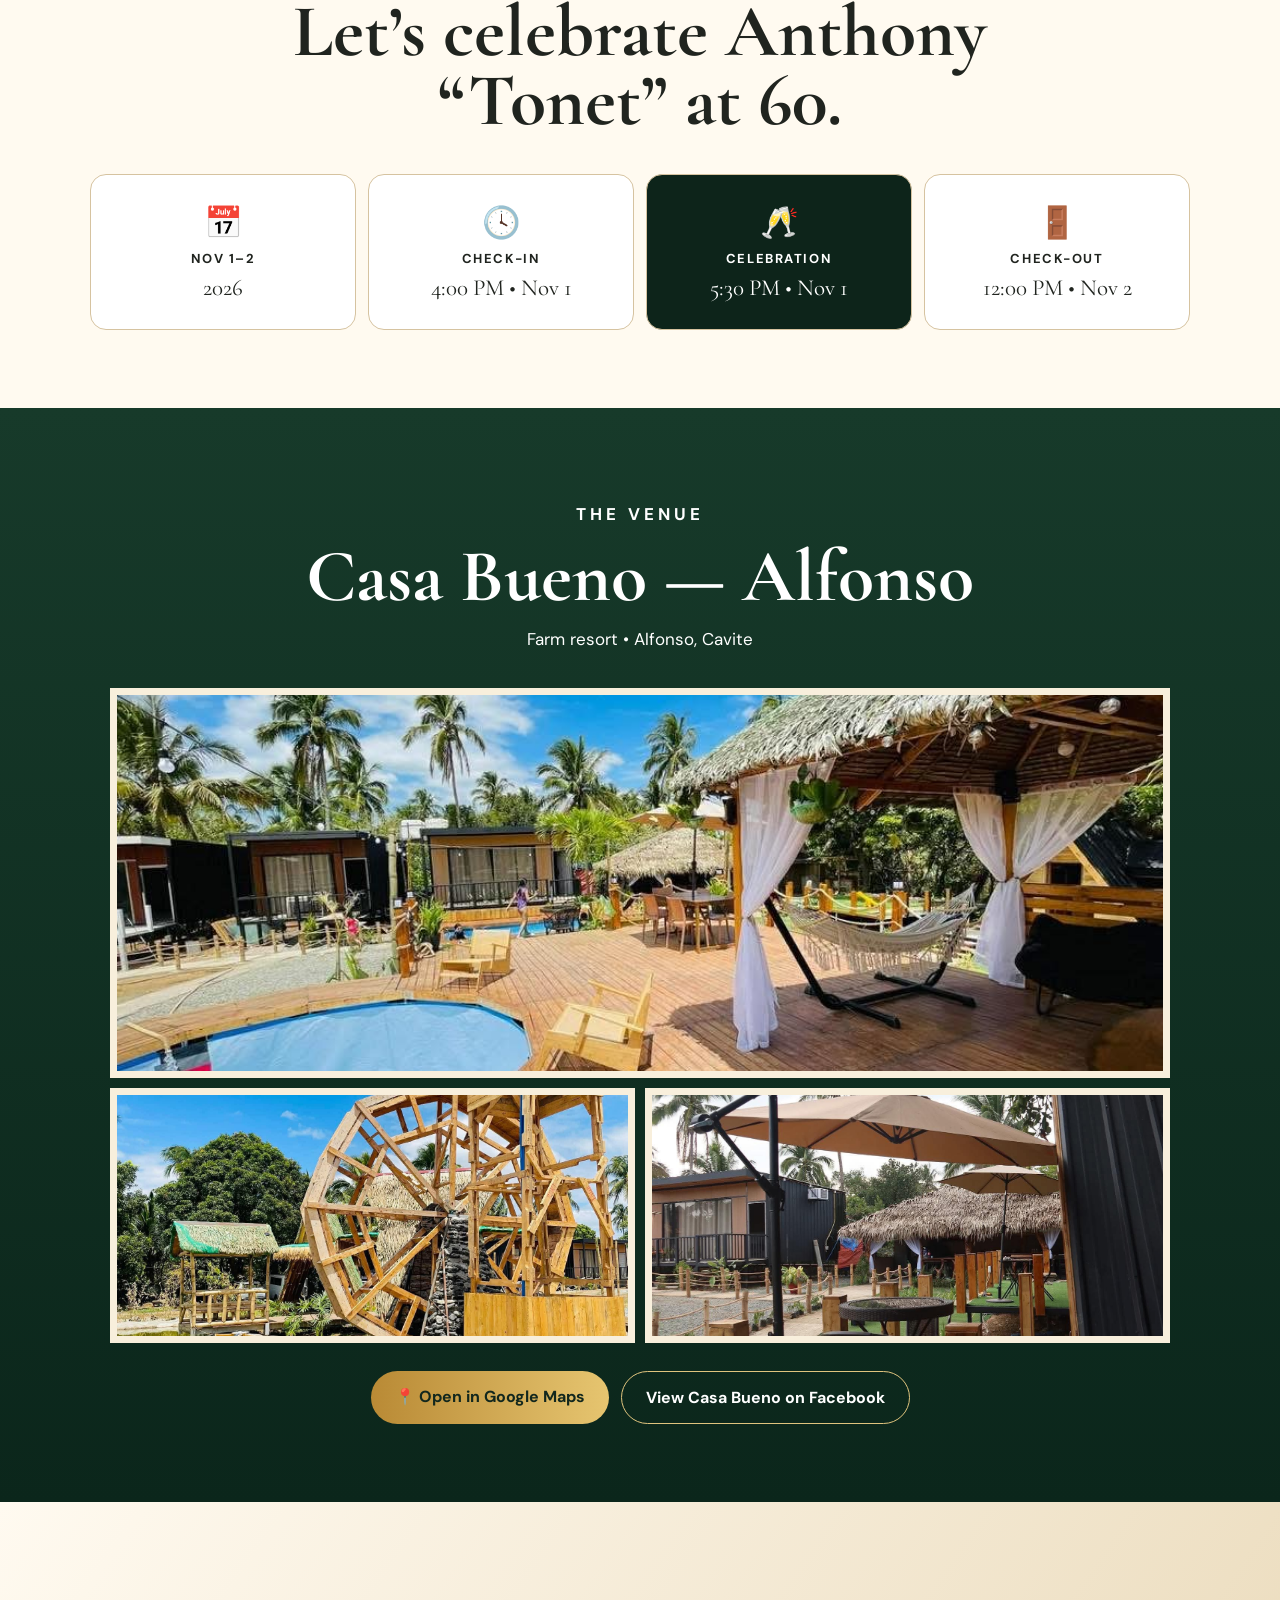
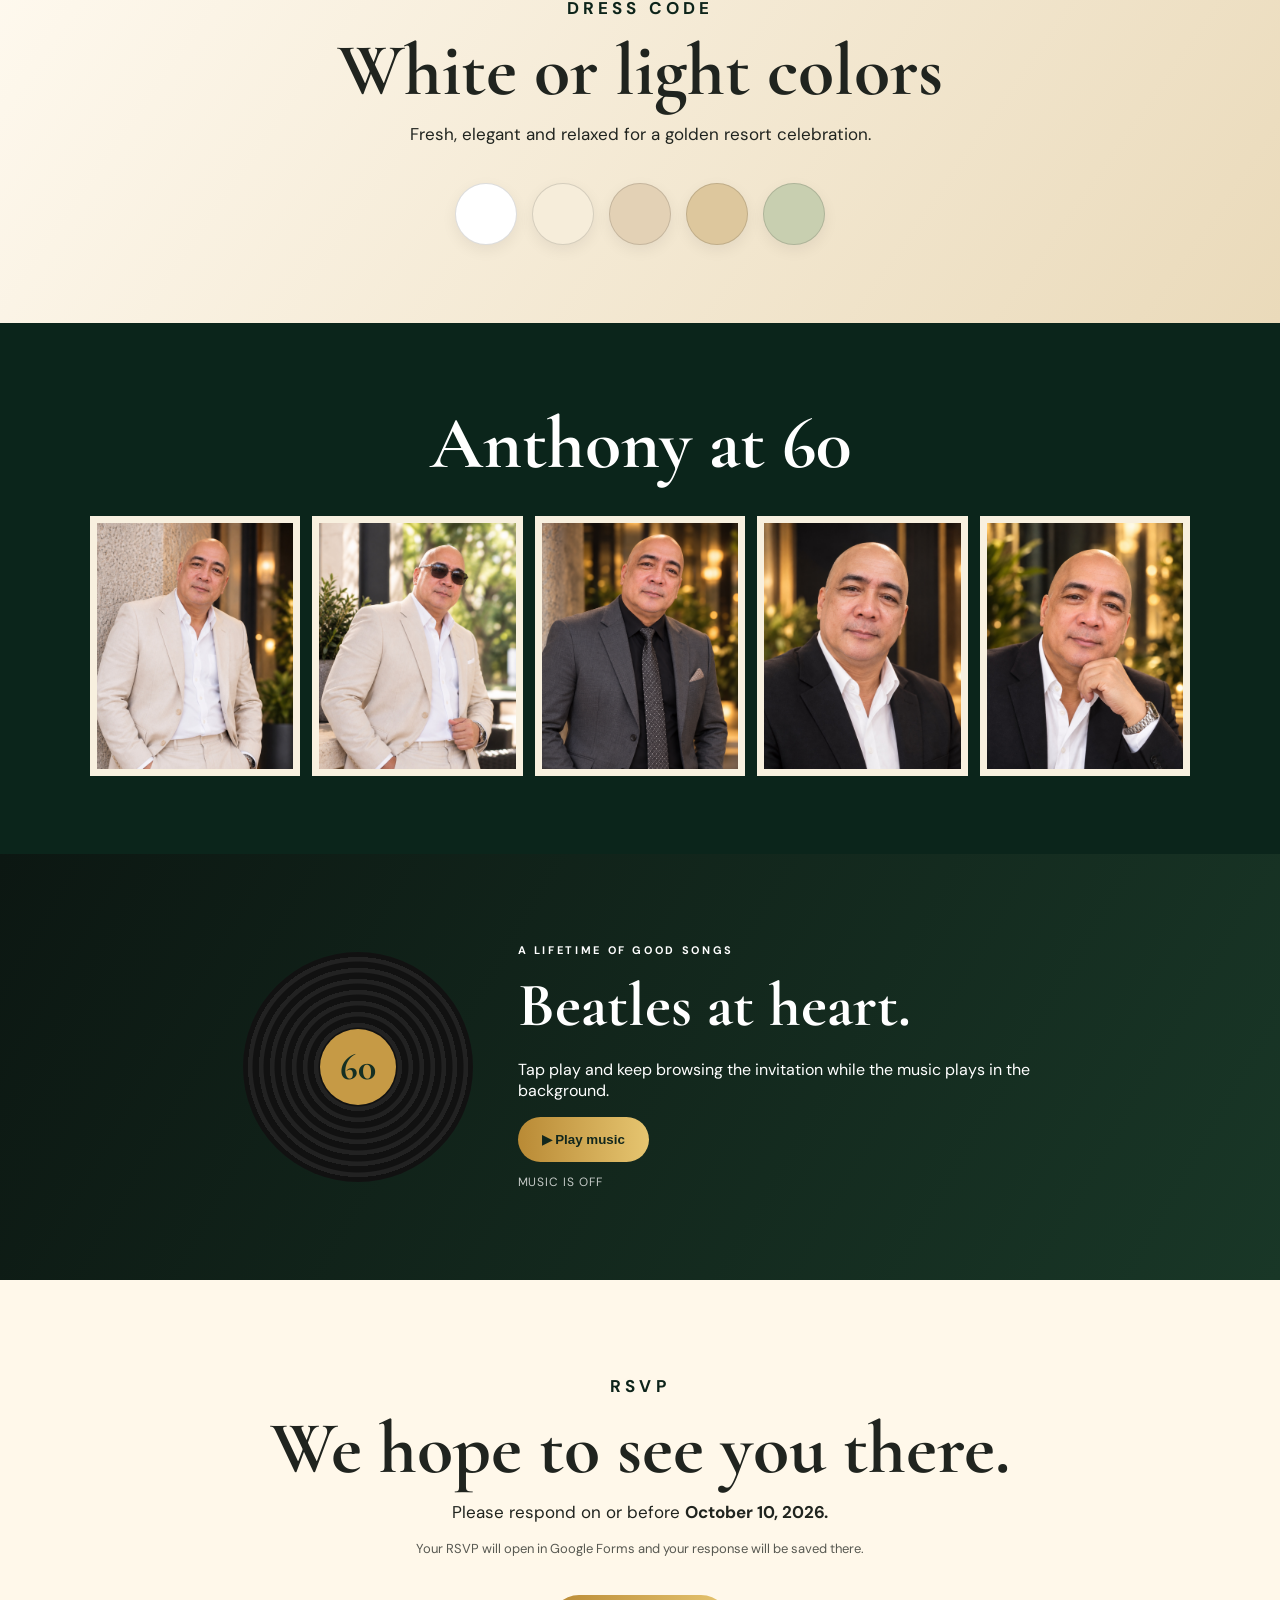
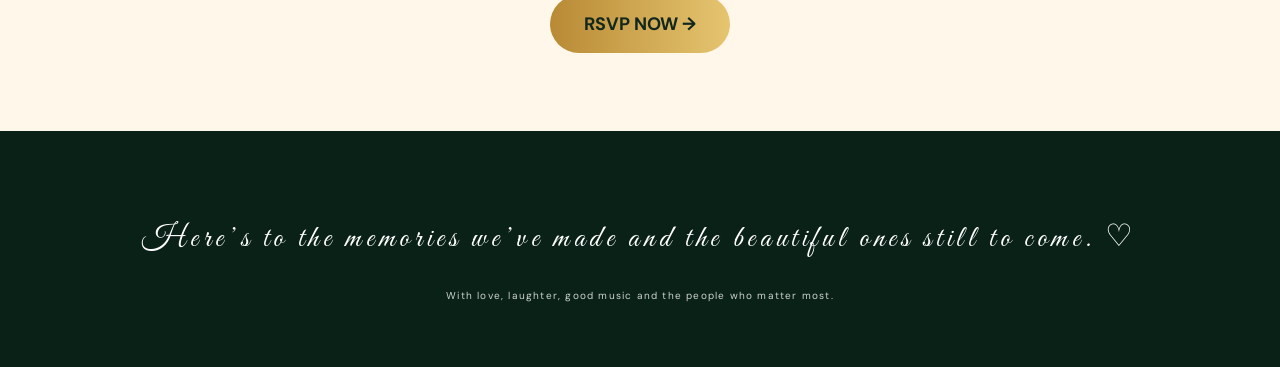
==== commit ae2c1fed: "Add files via upload" ====
--- a/index.html
+++ b/index.html
@@ -25,7 +25,7 @@
 
 
 
-<div id="ytWrap" aria-hidden="true"><iframe id="ytPlayer" title="Background music" allow="autoplay; encrypted-media"></iframe></div>
+<audio id="bgMusic" preload="metadata" loop><source src="assets/here-comes-the-sun.mp3" type="audio/mpeg"></audio>
 <main>
 <section class="hero" id="home">
   <div class="hero-photo">
@@ -127,9 +127,9 @@
   <div class="heading">
     <p class="eyebrow dark">RSVP</p>
     <h2>We hope to see you there.</h2>
-    <p>Please respond on or before <b>October 10, 2026.</b></p>
+    <p>Please respond on or before <b>October 10, 2026.</b></p><p class="rsvp-note">Your RSVP will open in Google Forms and your response will be saved there.</p>
   </div>
-  <a class="btn gold rsvp-link" href="rsvp.html">RSVP NOW →</a>
+  <a class="btn gold rsvp-link" href="https://docs.google.com/forms/d/e/1FAIpQLSfmCzmLQqq_zwwNUrqkfT5-4FlaHea_TCkQKBRfBctlofJh5Q/viewform?usp=publish-editor" target="_blank" rel="noopener">RSVP NOW →</a>
 </section>
 
 <footer>
--- a/styles.css
+++ b/styles.css
@@ -43,8 +43,10 @@
 .music-btn{text-decoration:none;display:inline-block}
 
 
-#ytWrap{position:fixed;width:1px;height:1px;left:-9999px;top:-9999px;overflow:hidden}
+
 
 .music-status{margin-top:12px;font-size:12px;opacity:.75;letter-spacing:.08em;text-transform:uppercase}
 .vinyl.playing{animation:spinVinyl 5s linear infinite}
 @keyframes spinVinyl{to{transform:rotate(360deg)}}
+
+.rsvp-note{font-size:13px!important;opacity:.75;margin-top:8px}
